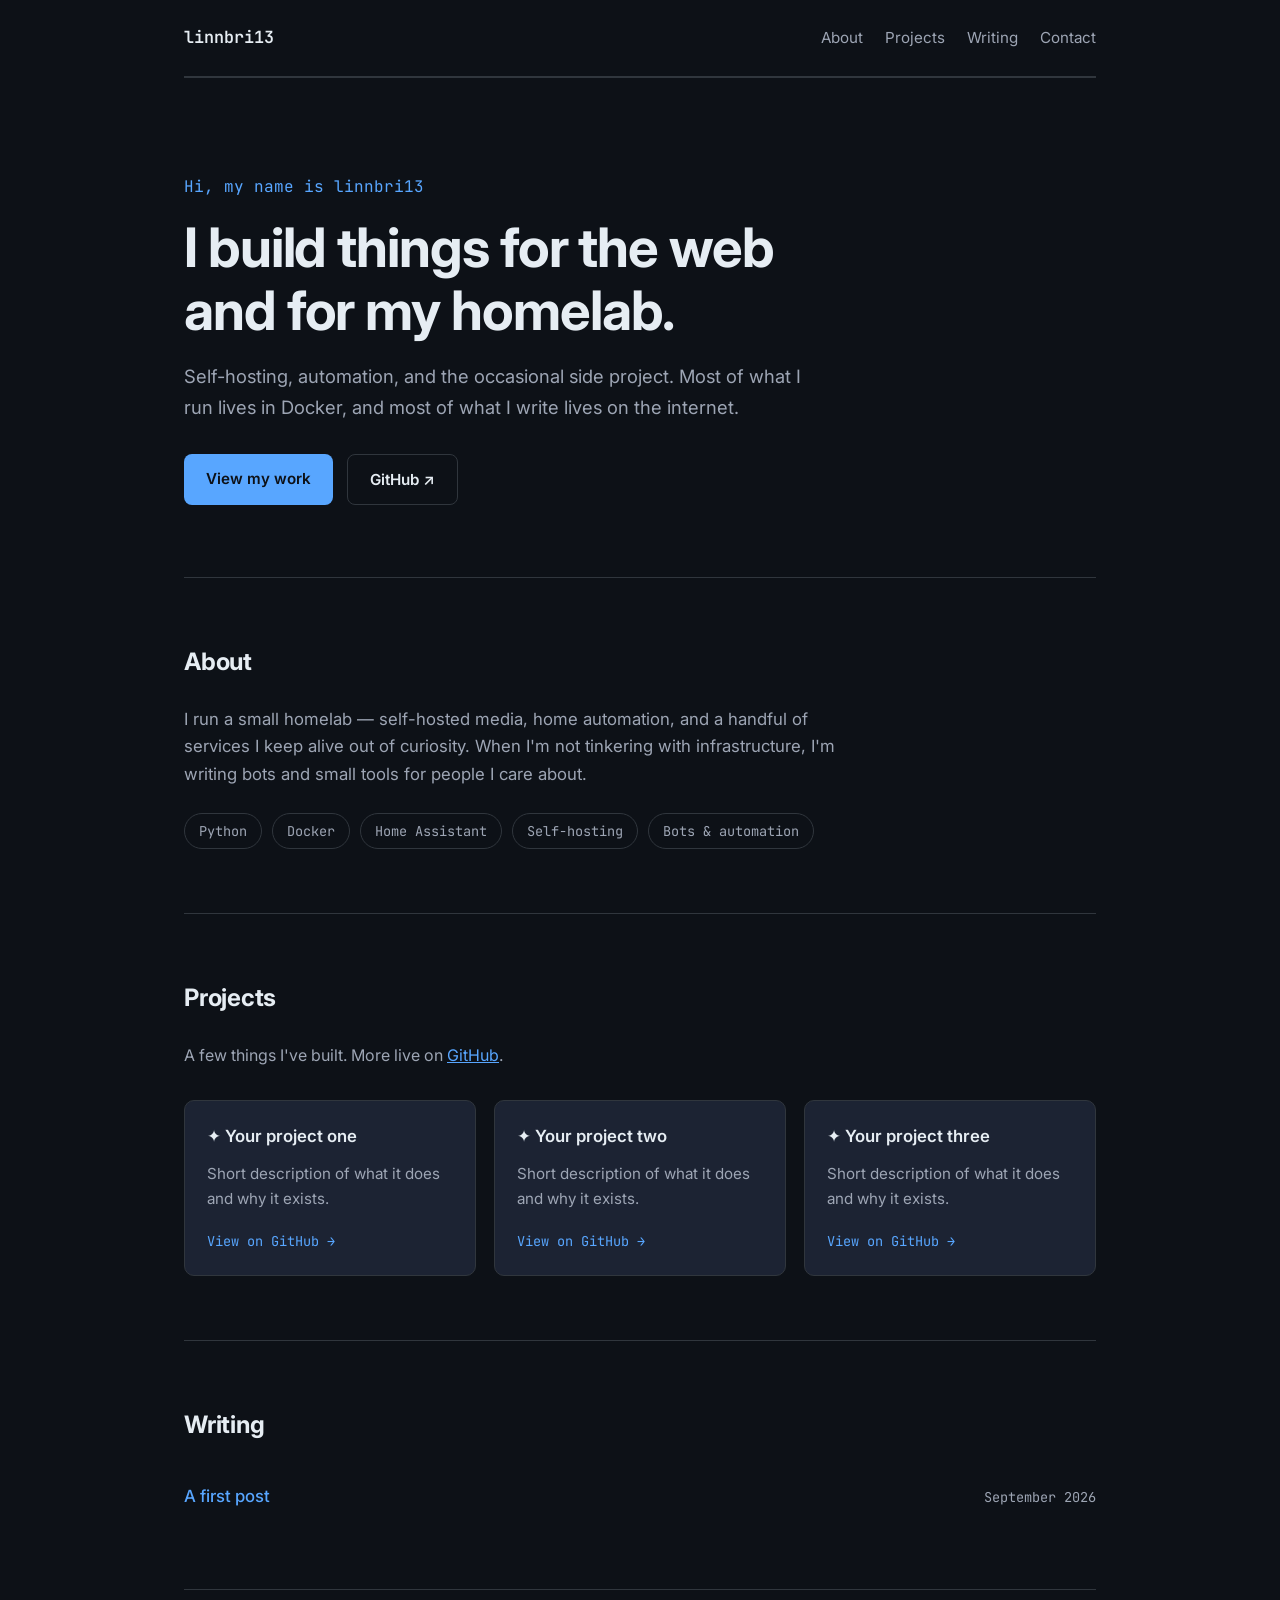
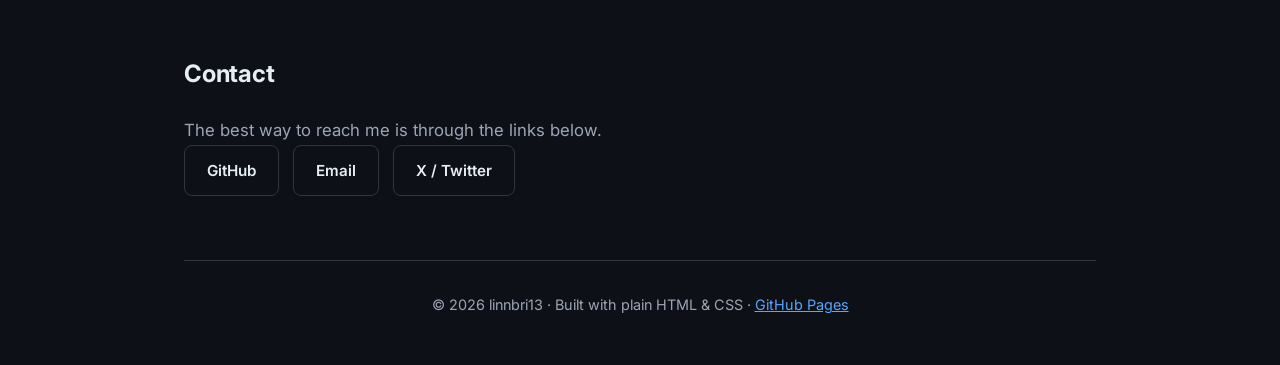
==== index.html @ ff2be287 "Initial commit: personal site" ====
<!DOCTYPE html>
<html lang="en">
<head>
  <meta charset="UTF-8">
  <meta name="viewport" content="width=device-width, initial-scale=1.0">
  <meta name="description" content="Personal site of linnbri13 — projects, writing, and about.">
  <title>linnbri13</title>
  <link rel="preconnect" href="https://fonts.googleapis.com">
  <link rel="preconnect" href="https://fonts.gstatic.com" crossorigin>
  <link href="https://fonts.googleapis.com/css2?family=Inter:wght@400;500;600;700&family=JetBrains+Mono:wght@400;500&display=swap" rel="stylesheet">
  <link rel="stylesheet" href="/style.css">
  <link rel="icon" href="data:image/svg+xml,<svg xmlns='http://www.w3.org/2000/svg' viewBox='0 0 100 100'><text y='.9em' font-size='90'>⚡</text></svg>">
</head>
<body>
  <div class="container">
    <header class="site-header">
      <a class="logo" href="/">linnbri13</a>
      <nav>
        <a href="#about">About</a>
        <a href="#projects">Projects</a>
        <a href="#writing">Writing</a>
        <a href="#contact">Contact</a>
      </nav>
    </header>

    <main>
      <section class="hero" id="top">
        <p class="hero-kicker">Hi, my name is linnbri13</p>
        <h1>I build things for the web and for my homelab.</h1>
        <p class="hero-sub">Self-hosting, automation, and the occasional side project. Most of what I run lives in Docker, and most of what I write lives on the internet.</p>
        <div class="hero-actions">
          <a class="btn btn-primary" href="#projects">View my work</a>
          <a class="btn btn-ghost" href="https://github.com/linnbri13" target="_blank" rel="noopener">GitHub ↗</a>
        </div>
      </section>

      <section id="about">
        <h2>About</h2>
        <p class="about-text">
          I run a small homelab — self-hosted media, home automation, and a handful of
          services I keep alive out of curiosity. When I'm not tinkering with infrastructure,
          I'm writing bots and small tools for people I care about.
        </p>
        <ul class="tag-list">
          <li>Python</li>
          <li>Docker</li>
          <li>Home Assistant</li>
          <li>Self-hosting</li>
          <li>Bots &amp; automation</li>
        </ul>
      </section>

      <section id="projects">
        <h2>Projects</h2>
        <p class="section-lead">A few things I've built. More live on <a href="https://github.com/linnbri13" target="_blank" rel="noopener">GitHub</a>.</p>
        <div class="card-grid">
          <a class="card" href="https://github.com/linnbri13" target="_blank" rel="noopener">
            <div class="card-title">✦ Your project one</div>
            <p class="card-body">Short description of what it does and why it exists.</p>
            <span class="card-link">View on GitHub →</span>
          </a>
          <a class="card" href="https://github.com/linnbri13" target="_blank" rel="noopener">
            <div class="card-title">✦ Your project two</div>
            <p class="card-body">Short description of what it does and why it exists.</p>
            <span class="card-link">View on GitHub →</span>
          </a>
          <a class="card" href="https://github.com/linnbri13" target="_blank" rel="noopener">
            <div class="card-title">✦ Your project three</div>
            <p class="card-body">Short description of what it does and why it exists.</p>
            <span class="card-link">View on GitHub →</span>
          </a>
        </div>
      </section>

      <section id="writing">
        <h2>Writing</h2>
        <ul class="post-list">
          <li>
            <a href="/blog/first-post.html">A first post</a>
            <time datetime="2026-09-21">September 2026</time>
          </li>
        </ul>
      </section>

      <section id="contact">
        <h2>Contact</h2>
        <p class="about-text">The best way to reach me is through the links below.</p>
        <div class="hero-actions">
          <a class="btn btn-ghost" href="https://github.com/linnbri13" target="_blank" rel="noopener">GitHub</a>
          <a class="btn btn-ghost" href="mailto:you@example.com">Email</a>
          <a class="btn btn-ghost" href="https://x.com/linnbri13" target="_blank" rel="noopener">X / Twitter</a>
        </div>
      </section>
    </main>

    <footer>
      <p>© 2026 linnbri13 · Built with plain HTML &amp; CSS · <a href="https://pages.github.com" target="_blank" rel="noopener">GitHub Pages</a></p>
    </footer>
  </div>

  <script>
    // Smooth scrolling for anchor links
    document.querySelectorAll('a[href^="#"]').forEach(a => {
      a.addEventListener('click', e => {
        const target = document.querySelector(a.getAttribute('href'));
        if (target) { e.preventDefault(); target.scrollIntoView({ behavior: 'smooth' }); }
      });
    });
  </script>
</body>
</html>
---- style.css ----
:root {
  --bg: #0d1117;
  --bg-soft: #161b22;
  --bg-card: #1c2333;
  --text: #e6edf3;
  --text-soft: #9da5b4;
  --accent: #58a6ff;
  --accent-hover: #79b8ff;
  --border: #30363d;
  --mono: 'JetBrains Mono', ui-monospace, monospace;
}

* { margin: 0; padding: 0; box-sizing: border-box; }

html { scroll-behavior: smooth; }

body {
  background: var(--bg);
  color: var(--text);
  font-family: 'Inter', system-ui, sans-serif;
  line-height: 1.65;
  -webkit-font-smoothing: antialiased;
}

.container {
  max-width: 960px;
  margin: 0 auto;
  padding: 0 24px;
}

/* Header */
.site-header {
  display: flex;
  align-items: center;
  justify-content: space-between;
  padding: 24px 0;
  border-bottom: 1px solid var(--border);
}
.logo {
  font-family: var(--mono);
  font-weight: 600;
  font-size: 1.05rem;
  color: var(--text);
  text-decoration: none;
}
.logo:hover { color: var(--accent); }
.site-header nav { display: flex; gap: 22px; }
.site-header nav a {
  color: var(--text-soft);
  text-decoration: none;
  font-size: 0.95rem;
  transition: color 0.15s;
}
.site-header nav a:hover { color: var(--accent); }

/* Hero */
.hero { padding: 96px 0 72px; }
.hero-kicker {
  font-family: var(--mono);
  color: var(--accent);
  font-size: 1rem;
  margin-bottom: 16px;
}
.hero h1 {
  font-size: clamp(2.2rem, 5vw, 3.4rem);
  line-height: 1.15;
  font-weight: 700;
  letter-spacing: -0.02em;
  max-width: 18ch;
  margin-bottom: 20px;
}
.hero-sub {
  color: var(--text-soft);
  font-size: 1.15rem;
  max-width: 52ch;
  margin-bottom: 32px;
}
.hero-actions { display: flex; gap: 14px; flex-wrap: wrap; }

.btn {
  display: inline-block;
  padding: 12px 22px;
  border-radius: 8px;
  text-decoration: none;
  font-weight: 600;
  font-size: 0.95rem;
  transition: all 0.15s;
}
.btn-primary {
  background: var(--accent);
  color: #0d1117;
}
.btn-primary:hover { background: var(--accent-hover); transform: translateY(-1px); }
.btn-ghost {
  border: 1px solid var(--border);
  color: var(--text);
  background: transparent;
}
.btn-ghost:hover { border-color: var(--accent); color: var(--accent); transform: translateY(-1px); }

/* Sections */
section { padding: 64px 0; border-top: 1px solid var(--border); }
section h2 {
  font-size: 1.5rem;
  font-weight: 700;
  margin-bottom: 24px;
  letter-spacing: -0.01em;
}
.section-lead { color: var(--text-soft); margin-bottom: 32px; }
.about-text { color: var(--text-soft); max-width: 60ch; font-size: 1.05rem; }

a { color: var(--accent); }

/* About tags */
.tag-list {
  list-style: none;
  display: flex;
  flex-wrap: wrap;
  gap: 10px;
  margin-top: 24px;
}
.tag-list li {
  font-family: var(--mono);
  font-size: 0.85rem;
  color: var(--text-soft);
  border: 1px solid var(--border);
  border-radius: 999px;
  padding: 6px 14px;
}

/* Project cards */
.card-grid {
  display: grid;
  grid-template-columns: repeat(auto-fill, minmax(260px, 1fr));
  gap: 18px;
}
.card {
  display: block;
  background: var(--bg-card);
  border: 1px solid var(--border);
  border-radius: 10px;
  padding: 22px;
  text-decoration: none;
  color: var(--text);
  transition: all 0.15s;
}
.card:hover {
  border-color: var(--accent);
  transform: translateY(-3px);
}
.card-title {
  font-weight: 600;
  font-size: 1.05rem;
  margin-bottom: 10px;
}
.card-body {
  color: var(--text-soft);
  font-size: 0.95rem;
  margin-bottom: 16px;
}
.card-link {
  font-family: var(--mono);
  font-size: 0.85rem;
  color: var(--accent);
}

/* Posts */
.post-list { list-style: none; }
.post-list li {
  display: flex;
  justify-content: space-between;
  align-items: baseline;
  gap: 16px;
  padding: 14px 0;
  border-bottom: 1px solid var(--border);
}
.post-list li:last-child { border-bottom: none; }
.post-list a {
  font-weight: 500;
  font-size: 1.05rem;
  text-decoration: none;
}
.post-list a:hover { color: var(--accent); text-decoration: underline; }
.post-list time {
  font-family: var(--mono);
  font-size: 0.85rem;
  color: var(--text-soft);
  white-space: nowrap;
}

/* Blog post page */
.post { padding: 64px 0; border-top: 1px solid var(--border); }
.post h1 { font-size: 2.2rem; margin-bottom: 8px; letter-spacing: -0.02em; }
.post .post-meta {
  font-family: var(--mono);
  color: var(--text-soft);
  font-size: 0.9rem;
  margin-bottom: 40px;
}
.post .prose { max-width: 68ch; }
.post .prose p { margin-bottom: 20px; color: #c9d1d9; }
.post .prose h2 { font-size: 1.4rem; margin: 36px 0 16px; }
.post .prose pre {
  background: var(--bg-soft);
  border: 1px solid var(--border);
  border-radius: 8px;
  padding: 16px;
  overflow-x: auto;
  font-family: var(--mono);
  font-size: 0.85rem;
  margin-bottom: 20px;
}
.post .prose code {
  font-family: var(--mono);
  font-size: 0.85em;
  background: var(--bg-soft);
  padding: 2px 6px;
  border-radius: 4px;
}
.post .prose pre code { background: none; padding: 0; }
.back-link {
  display: inline-block;
  margin-bottom: 32px;
  font-family: var(--mono);
  font-size: 0.9rem;
  text-decoration: none;
}

/* Footer */
footer {
  border-top: 1px solid var(--border);
  padding: 32px 0 48px;
  text-align: center;
  color: var(--text-soft);
  font-size: 0.9rem;
}

@media (max-width: 640px) {
  .site-header nav { gap: 14px; }
  .hero { padding: 64px 0 48px; }
  .post-list { flex-direction: column; gap: 4px; }
}
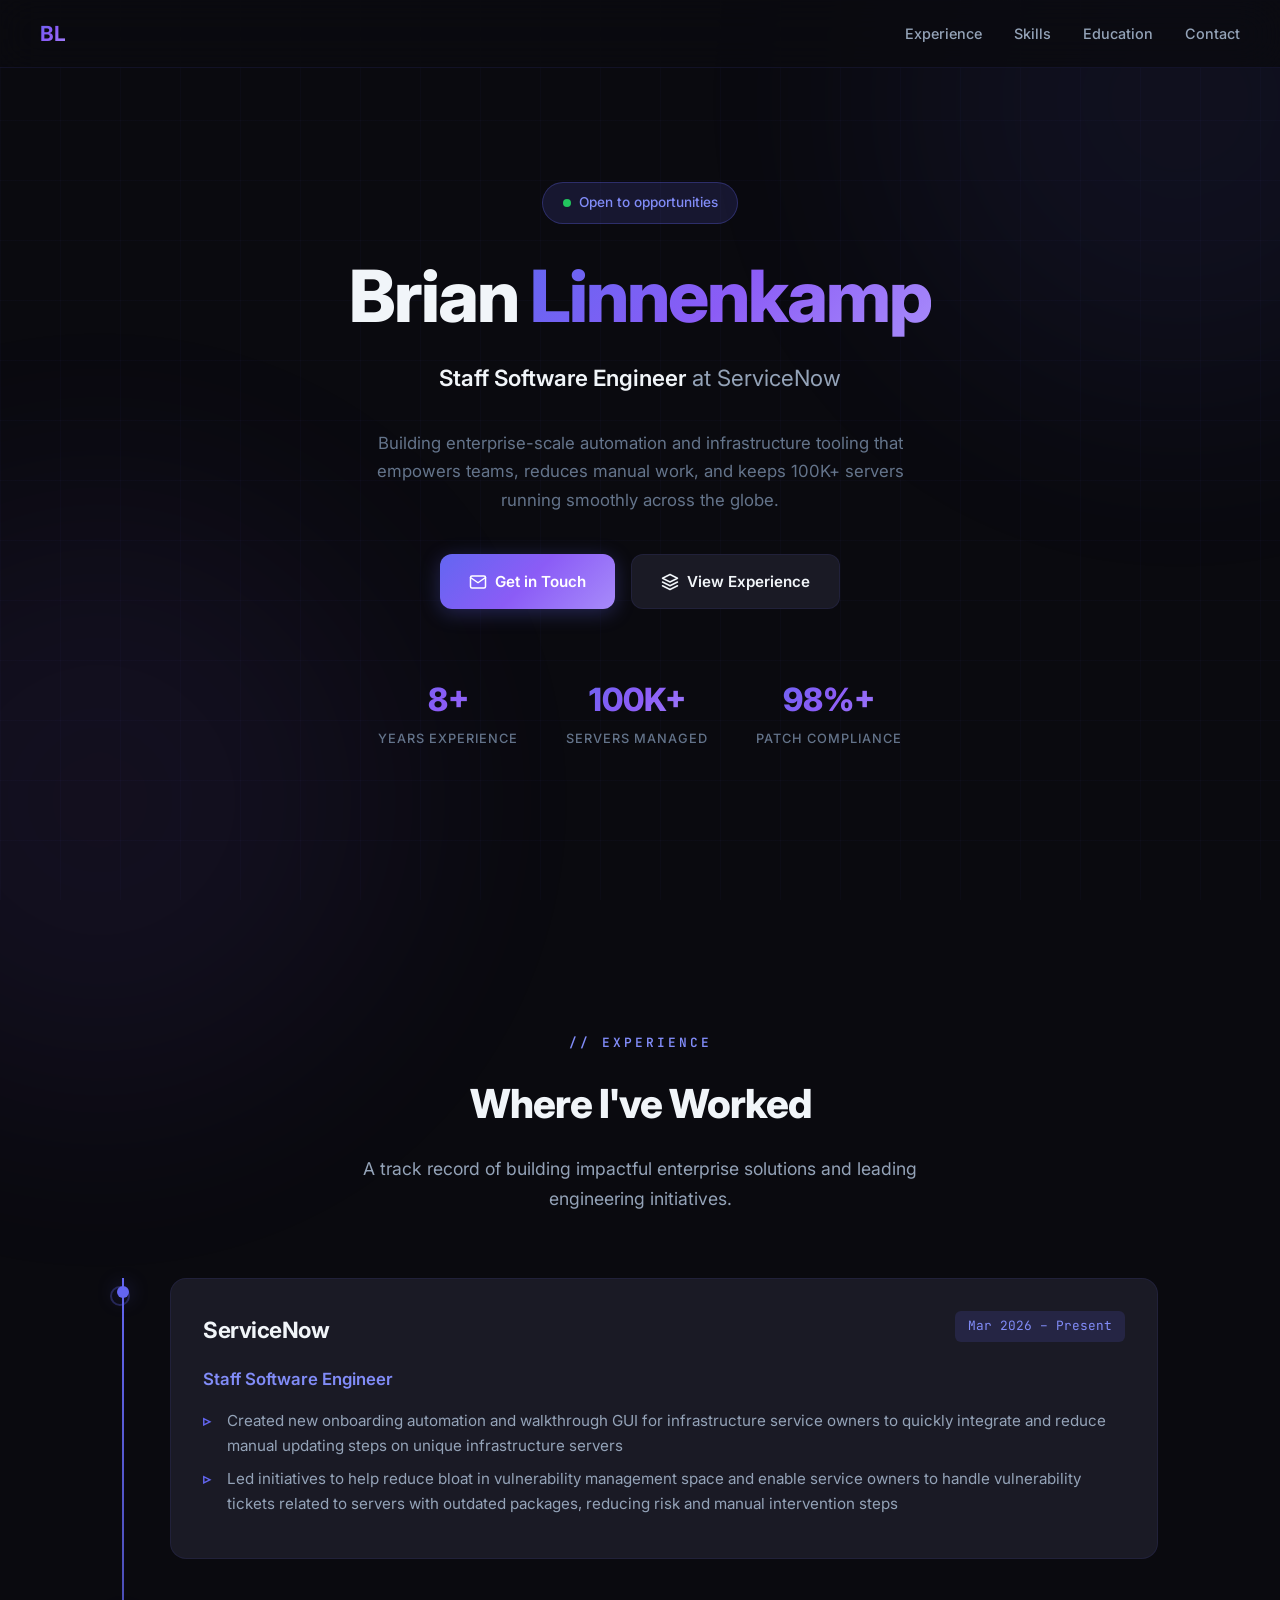
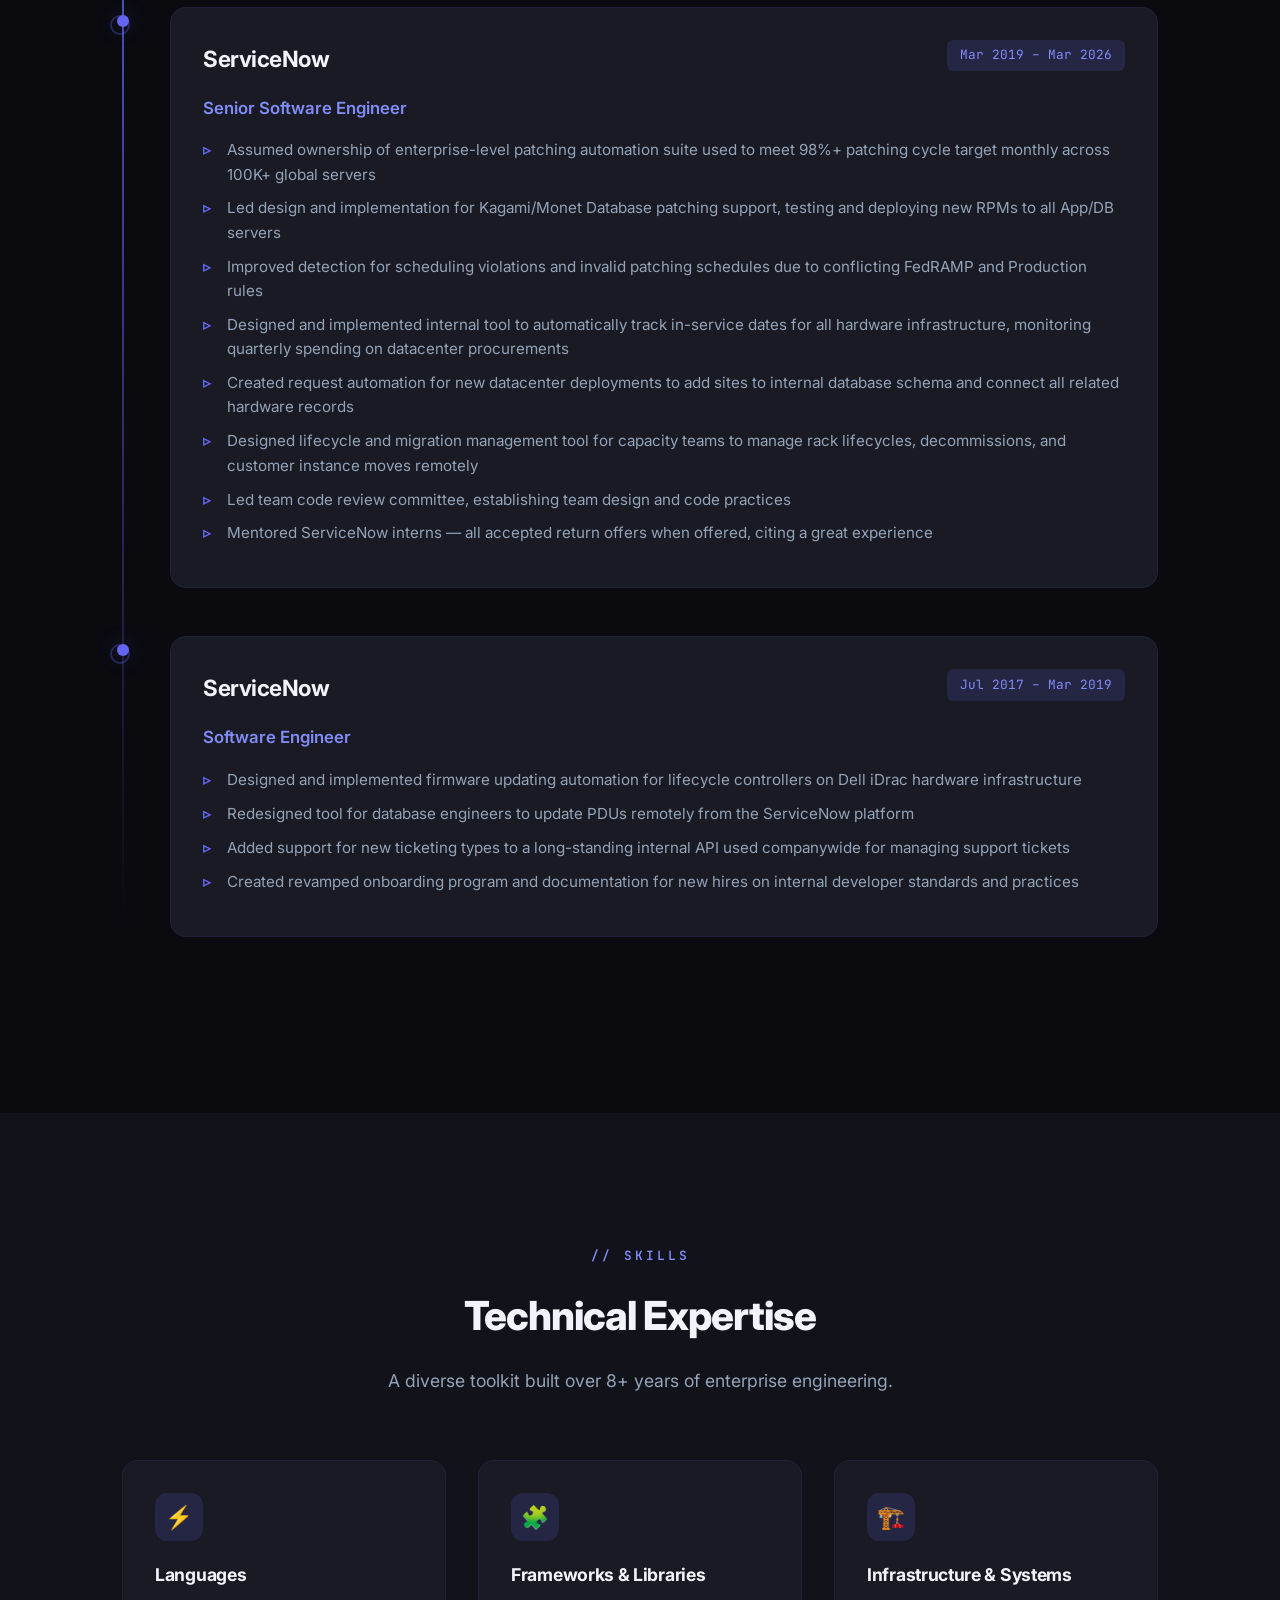
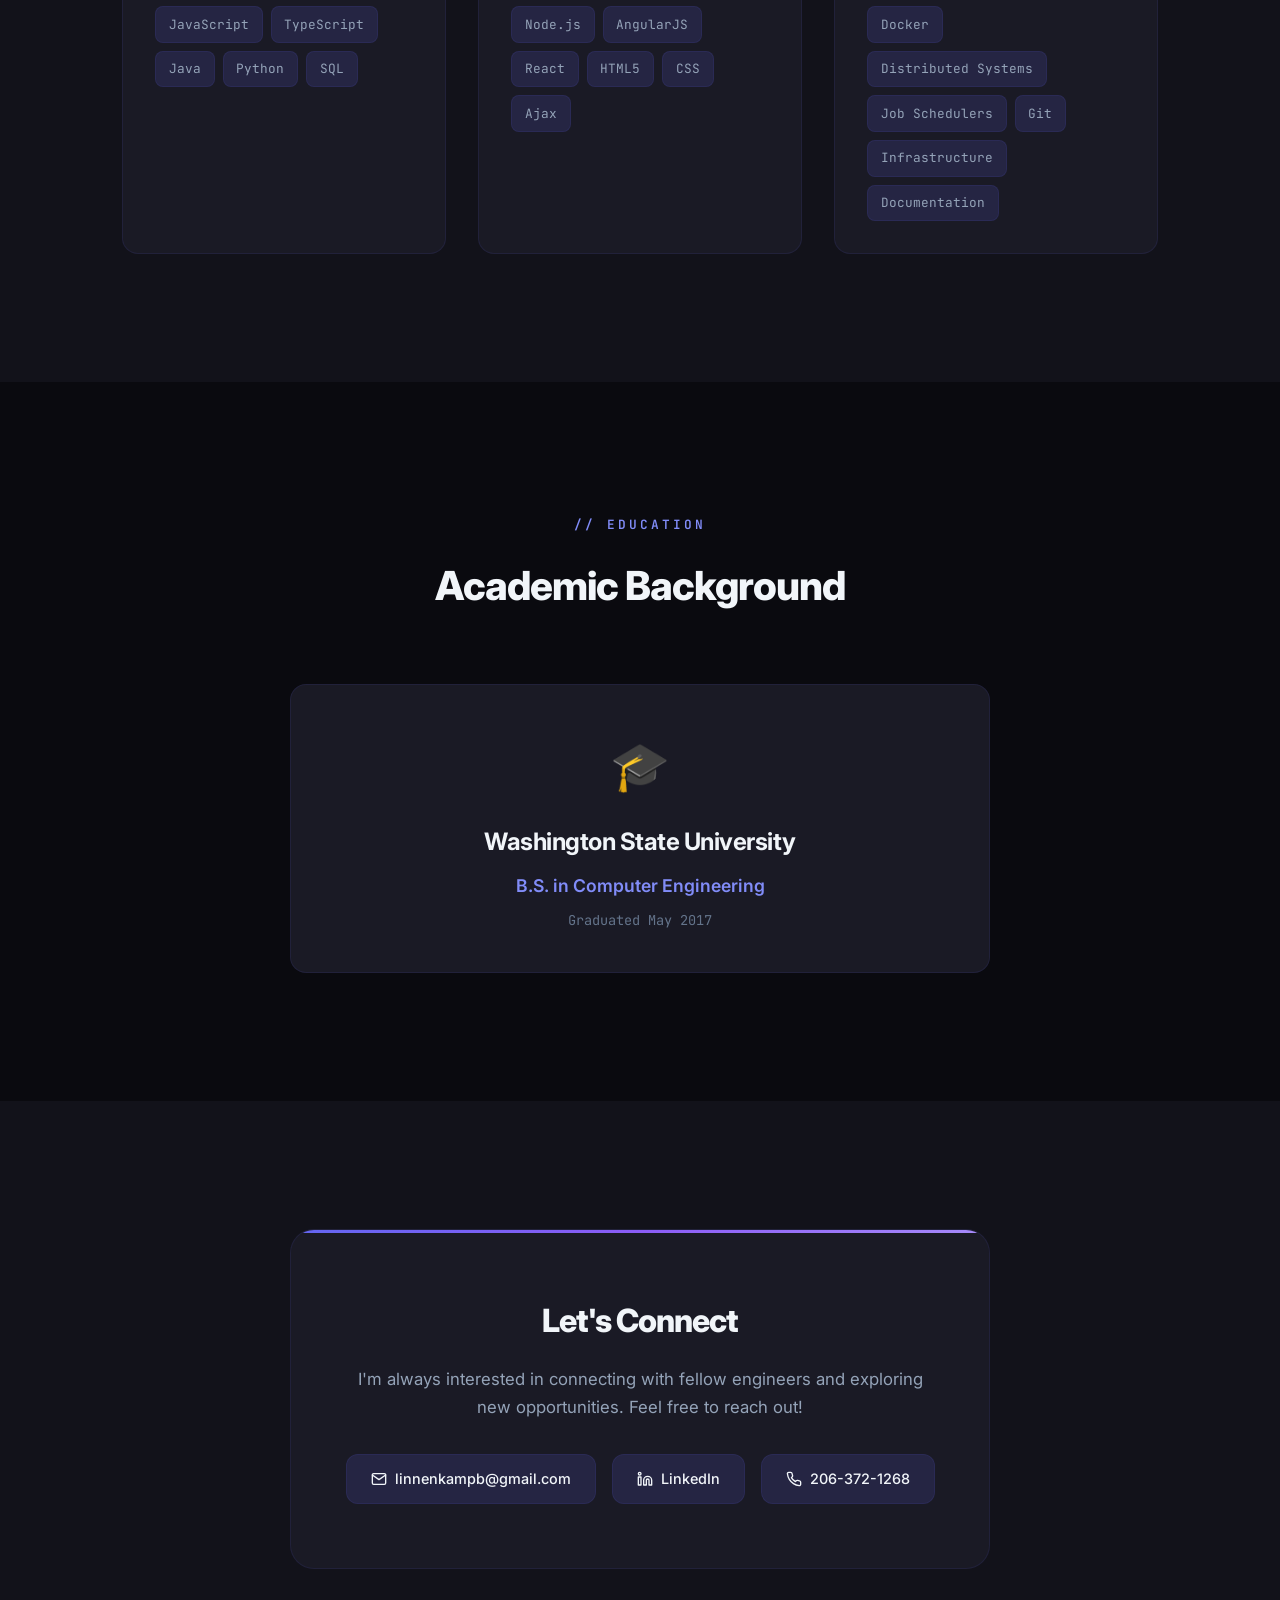
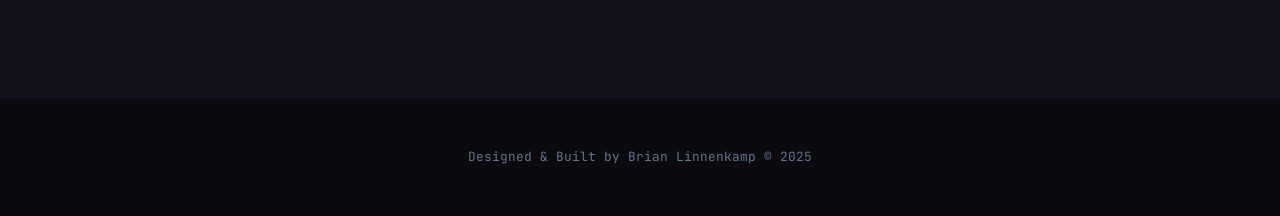
==== commit 001d9543: "Replace placeholder with resume portfolio; add CNAME for linnenkamp.com" ====
--- a/index.html
+++ b/index.html
@@ -1,111 +1,1074 @@
 <!DOCTYPE html>
 <html lang="en">
 <head>
-  <meta charset="UTF-8">
-  <meta name="viewport" content="width=device-width, initial-scale=1.0">
-  <meta name="description" content="Personal site of linnbri13 — projects, writing, and about.">
-  <title>linnbri13</title>
-  <link rel="preconnect" href="https://fonts.googleapis.com">
-  <link rel="preconnect" href="https://fonts.gstatic.com" crossorigin>
-  <link href="https://fonts.googleapis.com/css2?family=Inter:wght@400;500;600;700&family=JetBrains+Mono:wght@400;500&display=swap" rel="stylesheet">
-  <link rel="stylesheet" href="/style.css">
-  <link rel="icon" href="data:image/svg+xml,<svg xmlns='http://www.w3.org/2000/svg' viewBox='0 0 100 100'><text y='.9em' font-size='90'>⚡</text></svg>">
+    <meta charset="UTF-8">
+    <meta name="viewport" content="width=device-width, initial-scale=1.0">
+    <title>Brian Linnenkamp | Staff Software Engineer</title>
+    <link rel="preconnect" href="https://fonts.googleapis.com">
+    <link rel="preconnect" href="https://fonts.gstatic.com" crossorigin>
+    <link href="https://fonts.googleapis.com/css2?family=Inter:wght@300;400;500;600;700;800&family=JetBrains+Mono:wght@400;500&display=swap" rel="stylesheet">
+    <style>
+        /* ===== CSS RESET & BASE ===== */
+        *, *::before, *::after {
+            margin: 0;
+            padding: 0;
+            box-sizing: border-box;
+        }
+
+        :root {
+            --bg-primary: #0a0a0f;
+            --bg-secondary: #12121a;
+            --bg-card: #1a1a25;
+            --bg-card-hover: #22222f;
+            --accent-primary: #6366f1;
+            --accent-secondary: #818cf8;
+            --accent-glow: rgba(99, 102, 241, 0.15);
+            --accent-glow-strong: rgba(99, 102, 241, 0.3);
+            --text-primary: #f1f5f9;
+            --text-secondary: #94a3b8;
+            --text-muted: #64748b;
+            --border-color: rgba(99, 102, 241, 0.1);
+            --border-hover: rgba(99, 102, 241, 0.3);
+            --gradient-1: linear-gradient(135deg, #6366f1, #8b5cf6, #a78bfa);
+            --gradient-2: linear-gradient(135deg, #6366f1 0%, #818cf8 50%, #a5b4fc 100%);
+            --shadow-card: 0 4px 24px rgba(0, 0, 0, 0.3);
+            --shadow-glow: 0 0 40px rgba(99, 102, 241, 0.15);
+        }
+
+        html {
+            scroll-behavior: smooth;
+            font-size: 16px;
+        }
+
+        body {
+            font-family: 'Inter', -apple-system, BlinkMacSystemFont, sans-serif;
+            background-color: var(--bg-primary);
+            color: var(--text-primary);
+            line-height: 1.7;
+            overflow-x: hidden;
+        }
+
+        /* ===== BACKGROUND EFFECTS ===== */
+        .bg-grid {
+            position: fixed;
+            top: 0;
+            left: 0;
+            width: 100%;
+            height: 100%;
+            background-image:
+                linear-gradient(rgba(99, 102, 241, 0.03) 1px, transparent 1px),
+                linear-gradient(90deg, rgba(99, 102, 241, 0.03) 1px, transparent 1px);
+            background-size: 60px 60px;
+            pointer-events: none;
+            z-index: 0;
+        }
+
+        .bg-glow {
+            position: fixed;
+            width: 600px;
+            height: 600px;
+            border-radius: 50%;
+            filter: blur(120px);
+            opacity: 0.07;
+            pointer-events: none;
+            z-index: 0;
+        }
+
+        .bg-glow-1 {
+            top: -200px;
+            right: -200px;
+            background: #6366f1;
+        }
+
+        .bg-glow-2 {
+            bottom: -200px;
+            left: -200px;
+            background: #8b5cf6;
+        }
+
+        /* ===== NAVIGATION ===== */
+        nav {
+            position: fixed;
+            top: 0;
+            width: 100%;
+            z-index: 1000;
+            padding: 1rem 2rem;
+            transition: all 0.3s ease;
+            backdrop-filter: blur(20px);
+            background: rgba(10, 10, 15, 0.8);
+            border-bottom: 1px solid var(--border-color);
+        }
+
+        nav.scrolled {
+            padding: 0.7rem 2rem;
+            background: rgba(10, 10, 15, 0.95);
+        }
+
+        .nav-container {
+            max-width: 1200px;
+            margin: 0 auto;
+            display: flex;
+            justify-content: space-between;
+            align-items: center;
+        }
+
+        .nav-logo {
+            font-size: 1.3rem;
+            font-weight: 700;
+            background: var(--gradient-1);
+            -webkit-background-clip: text;
+            -webkit-text-fill-color: transparent;
+            background-clip: text;
+            letter-spacing: -0.5px;
+        }
+
+        .nav-links {
+            display: flex;
+            gap: 2rem;
+            list-style: none;
+        }
+
+        .nav-links a {
+            color: var(--text-secondary);
+            text-decoration: none;
+            font-size: 0.9rem;
+            font-weight: 500;
+            transition: color 0.3s ease;
+            position: relative;
+        }
+
+        .nav-links a::after {
+            content: '';
+            position: absolute;
+            bottom: -4px;
+            left: 0;
+            width: 0;
+            height: 2px;
+            background: var(--gradient-1);
+            transition: width 0.3s ease;
+            border-radius: 1px;
+        }
+
+        .nav-links a:hover {
+            color: var(--text-primary);
+        }
+
+        .nav-links a:hover::after {
+            width: 100%;
+        }
+
+        .mobile-toggle {
+            display: none;
+            flex-direction: column;
+            gap: 5px;
+            cursor: pointer;
+            background: none;
+            border: none;
+            padding: 5px;
+        }
+
+        .mobile-toggle span {
+            width: 25px;
+            height: 2px;
+            background: var(--text-primary);
+            transition: all 0.3s ease;
+            border-radius: 2px;
+        }
+
+        /* ===== SECTIONS ===== */
+        section {
+            position: relative;
+            z-index: 1;
+        }
+
+        .container {
+            max-width: 1100px;
+            margin: 0 auto;
+            padding: 0 2rem;
+        }
+
+        .section-header {
+            text-align: center;
+            margin-bottom: 4rem;
+        }
+
+        .section-label {
+            display: inline-block;
+            font-size: 0.8rem;
+            font-weight: 600;
+            text-transform: uppercase;
+            letter-spacing: 3px;
+            color: var(--accent-secondary);
+            margin-bottom: 1rem;
+            font-family: 'JetBrains Mono', monospace;
+        }
+
+        .section-title {
+            font-size: 2.5rem;
+            font-weight: 800;
+            letter-spacing: -1px;
+            margin-bottom: 1rem;
+        }
+
+        .section-subtitle {
+            color: var(--text-secondary);
+            font-size: 1.1rem;
+            max-width: 600px;
+            margin: 0 auto;
+        }
+
+        /* ===== HERO SECTION ===== */
+        .hero {
+            min-height: 100vh;
+            display: flex;
+            align-items: center;
+            justify-content: center;
+            text-align: center;
+            padding: 6rem 2rem 4rem;
+            position: relative;
+        }
+
+        .hero-content {
+            max-width: 800px;
+        }
+
+        .hero-badge {
+            display: inline-flex;
+            align-items: center;
+            gap: 0.5rem;
+            padding: 0.5rem 1.2rem;
+            background: var(--accent-glow);
+            border: 1px solid var(--border-hover);
+            border-radius: 50px;
+            font-size: 0.85rem;
+            font-weight: 500;
+            color: var(--accent-secondary);
+            margin-bottom: 2rem;
+            animation: fadeInUp 0.6s ease;
+        }
+
+        .hero-badge .dot {
+            width: 8px;
+            height: 8px;
+            background: #22c55e;
+            border-radius: 50%;
+            animation: pulse 2s infinite;
+        }
+
+        @keyframes pulse {
+            0%, 100% { opacity: 1; transform: scale(1); }
+            50% { opacity: 0.5; transform: scale(1.2); }
+        }
+
+        .hero-name {
+            font-size: clamp(2.5rem, 6vw, 4.5rem);
+            font-weight: 800;
+            letter-spacing: -2px;
+            line-height: 1.1;
+            margin-bottom: 1.5rem;
+            animation: fadeInUp 0.6s ease 0.1s both;
+        }
+
+        .hero-name .gradient-text {
+            background: var(--gradient-1);
+            -webkit-background-clip: text;
+            -webkit-text-fill-color: transparent;
+            background-clip: text;
+        }
+
+        .hero-title {
+            font-size: clamp(1.1rem, 2.5vw, 1.4rem);
+            color: var(--text-secondary);
+            font-weight: 400;
+            margin-bottom: 2rem;
+            animation: fadeInUp 0.6s ease 0.2s both;
+        }
+
+        .hero-title strong {
+            color: var(--text-primary);
+            font-weight: 600;
+        }
+
+        .hero-description {
+            font-size: 1.05rem;
+            color: var(--text-muted);
+            max-width: 580px;
+            margin: 0 auto 2.5rem;
+            animation: fadeInUp 0.6s ease 0.3s both;
+        }
+
+        .hero-buttons {
+            display: flex;
+            gap: 1rem;
+            justify-content: center;
+            flex-wrap: wrap;
+            animation: fadeInUp 0.6s ease 0.4s both;
+        }
+
+        .btn {
+            display: inline-flex;
+            align-items: center;
+            gap: 0.5rem;
+            padding: 0.85rem 1.8rem;
+            border-radius: 12px;
+            font-size: 0.95rem;
+            font-weight: 600;
+            text-decoration: none;
+            transition: all 0.3s ease;
+            cursor: pointer;
+            border: none;
+        }
+
+        .btn-primary {
+            background: var(--gradient-1);
+            color: white;
+            box-shadow: 0 4px 20px rgba(99, 102, 241, 0.3);
+        }
+
+        .btn-primary:hover {
+            transform: translateY(-2px);
+            box-shadow: 0 8px 30px rgba(99, 102, 241, 0.4);
+        }
+
+        .btn-secondary {
+            background: var(--bg-card);
+            color: var(--text-primary);
+            border: 1px solid var(--border-color);
+        }
+
+        .btn-secondary:hover {
+            background: var(--bg-card-hover);
+            border-color: var(--border-hover);
+            transform: translateY(-2px);
+        }
+
+        .hero-stats {
+            display: flex;
+            justify-content: center;
+            gap: 3rem;
+            margin-top: 4rem;
+            animation: fadeInUp 0.6s ease 0.5s both;
+        }
+
+        .stat {
+            text-align: center;
+        }
+
+        .stat-number {
+            font-size: 2rem;
+            font-weight: 800;
+            background: var(--gradient-1);
+            -webkit-background-clip: text;
+            -webkit-text-fill-color: transparent;
+            background-clip: text;
+        }
+
+        .stat-label {
+            font-size: 0.8rem;
+            color: var(--text-muted);
+            text-transform: uppercase;
+            letter-spacing: 1px;
+            font-weight: 500;
+        }
+
+        @keyframes fadeInUp {
+            from {
+                opacity: 0;
+                transform: translateY(30px);
+            }
+            to {
+                opacity: 1;
+                transform: translateY(0);
+            }
+        }
+
+        /* ===== EXPERIENCE SECTION ===== */
+        .experience {
+            padding: 8rem 0;
+        }
+
+        .timeline {
+            position: relative;
+            padding-left: 3rem;
+        }
+
+        .timeline::before {
+            content: '';
+            position: absolute;
+            left: 0;
+            top: 0;
+            bottom: 0;
+            width: 2px;
+            background: linear-gradient(to bottom, var(--accent-primary), transparent);
+        }
+
+        .timeline-item {
+            position: relative;
+            margin-bottom: 3rem;
+            opacity: 0;
+            transform: translateX(-20px);
+            transition: all 0.6s ease;
+        }
+
+        .timeline-item.visible {
+            opacity: 1;
+            transform: translateX(0);
+        }
+
+        .timeline-item::before {
+            content: '';
+            position: absolute;
+            left: -3rem;
+            top: 0.5rem;
+            width: 12px;
+            height: 12px;
+            border-radius: 50%;
+            background: var(--accent-primary);
+            transform: translateX(-5px);
+            box-shadow: 0 0 20px rgba(99, 102, 241, 0.4);
+        }
+
+        .timeline-item::after {
+            content: '';
+            position: absolute;
+            left: -3.45rem;
+            top: 0.5rem;
+            width: 20px;
+            height: 20px;
+            border-radius: 50%;
+            border: 2px solid var(--border-hover);
+            transform: translateX(-5px);
+        }
+
+        .timeline-card {
+            background: var(--bg-card);
+            border: 1px solid var(--border-color);
+            border-radius: 16px;
+            padding: 2rem;
+            transition: all 0.3s ease;
+        }
+
+        .timeline-card:hover {
+            background: var(--bg-card-hover);
+            border-color: var(--border-hover);
+            box-shadow: var(--shadow-glow);
+            transform: translateY(-2px);
+        }
+
+        .timeline-header {
+            display: flex;
+            justify-content: space-between;
+            align-items: flex-start;
+            margin-bottom: 1rem;
+            flex-wrap: wrap;
+            gap: 0.5rem;
+        }
+
+        .timeline-company {
+            font-size: 1.4rem;
+            font-weight: 700;
+            letter-spacing: -0.5px;
+        }
+
+        .timeline-period {
+            font-family: 'JetBrains Mono', monospace;
+            font-size: 0.8rem;
+            color: var(--accent-secondary);
+            background: var(--accent-glow);
+            padding: 0.3rem 0.8rem;
+            border-radius: 6px;
+            white-space: nowrap;
+        }
+
+        .timeline-role {
+            font-size: 1.05rem;
+            font-weight: 600;
+            color: var(--accent-secondary);
+            margin-bottom: 1rem;
+        }
+
+        .timeline-highlights {
+            list-style: none;
+        }
+
+        .timeline-highlights li {
+            position: relative;
+            padding-left: 1.5rem;
+            margin-bottom: 0.6rem;
+            color: var(--text-secondary);
+            font-size: 0.95rem;
+            line-height: 1.6;
+        }
+
+        .timeline-highlights li::before {
+            content: '▹';
+            position: absolute;
+            left: 0;
+            color: var(--accent-primary);
+            font-weight: bold;
+        }
+
+        /* ===== SKILLS SECTION ===== */
+        .skills {
+            padding: 8rem 0;
+            background: var(--bg-secondary);
+        }
+
+        .skills-grid {
+            display: grid;
+            grid-template-columns: repeat(auto-fit, minmax(300px, 1fr));
+            gap: 2rem;
+        }
+
+        .skill-category {
+            background: var(--bg-card);
+            border: 1px solid var(--border-color);
+            border-radius: 16px;
+            padding: 2rem;
+            transition: all 0.3s ease;
+            opacity: 0;
+            transform: translateY(20px);
+        }
+
+        .skill-category.visible {
+            opacity: 1;
+            transform: translateY(0);
+        }
+
+        .skill-category:hover {
+            border-color: var(--border-hover);
+            box-shadow: var(--shadow-glow);
+            transform: translateY(-4px);
+        }
+
+        .skill-category-icon {
+            width: 48px;
+            height: 48px;
+            border-radius: 12px;
+            background: var(--accent-glow);
+            display: flex;
+            align-items: center;
+            justify-content: center;
+            font-size: 1.4rem;
+            margin-bottom: 1.2rem;
+        }
+
+        .skill-category-title {
+            font-size: 1.1rem;
+            font-weight: 700;
+            margin-bottom: 1rem;
+            letter-spacing: -0.3px;
+        }
+
+        .skill-tags {
+            display: flex;
+            flex-wrap: wrap;
+            gap: 0.5rem;
+        }
+
+        .skill-tag {
+            font-family: 'JetBrains Mono', monospace;
+            font-size: 0.8rem;
+            padding: 0.4rem 0.8rem;
+            background: var(--accent-glow);
+            border: 1px solid var(--border-color);
+            border-radius: 8px;
+            color: var(--text-secondary);
+            transition: all 0.3s ease;
+        }
+
+        .skill-tag:hover {
+            background: var(--accent-glow-strong);
+            border-color: var(--border-hover);
+            color: var(--text-primary);
+        }
+
+        /* ===== EDUCATION SECTION ===== */
+        .education {
+            padding: 8rem 0;
+        }
+
+        .education-card {
+            max-width: 700px;
+            margin: 0 auto;
+            background: var(--bg-card);
+            border: 1px solid var(--border-color);
+            border-radius: 16px;
+            padding: 2.5rem;
+            text-align: center;
+            transition: all 0.3s ease;
+        }
+
+        .education-card:hover {
+            border-color: var(--border-hover);
+            box-shadow: var(--shadow-glow);
+        }
+
+        .education-icon {
+            font-size: 3rem;
+            margin-bottom: 1rem;
+        }
+
+        .education-school {
+            font-size: 1.5rem;
+            font-weight: 700;
+            margin-bottom: 0.5rem;
+            letter-spacing: -0.5px;
+        }
+
+        .education-degree {
+            font-size: 1.1rem;
+            color: var(--accent-secondary);
+            font-weight: 600;
+            margin-bottom: 0.5rem;
+        }
+
+        .education-date {
+            font-family: 'JetBrains Mono', monospace;
+            font-size: 0.85rem;
+            color: var(--text-muted);
+        }
+
+        /* ===== CONTACT / CTA SECTION ===== */
+        .contact {
+            padding: 8rem 0;
+            background: var(--bg-secondary);
+        }
+
+        .contact-card {
+            max-width: 700px;
+            margin: 0 auto;
+            text-align: center;
+            background: var(--bg-card);
+            border: 1px solid var(--border-color);
+            border-radius: 24px;
+            padding: 4rem 3rem;
+            position: relative;
+            overflow: hidden;
+        }
+
+        .contact-card::before {
+            content: '';
+            position: absolute;
+            top: 0;
+            left: 0;
+            right: 0;
+            height: 3px;
+            background: var(--gradient-1);
+        }
+
+        .contact-title {
+            font-size: 2rem;
+            font-weight: 800;
+            margin-bottom: 1rem;
+            letter-spacing: -1px;
+        }
+
+        .contact-description {
+            color: var(--text-secondary);
+            margin-bottom: 2rem;
+            font-size: 1.05rem;
+        }
+
+        .contact-links {
+            display: flex;
+            justify-content: center;
+            gap: 1rem;
+            flex-wrap: wrap;
+        }
+
+        .contact-link {
+            display: inline-flex;
+            align-items: center;
+            gap: 0.5rem;
+            padding: 0.75rem 1.5rem;
+            background: var(--accent-glow);
+            border: 1px solid var(--border-color);
+            border-radius: 12px;
+            color: var(--text-primary);
+            text-decoration: none;
+            font-weight: 500;
+            font-size: 0.9rem;
+            transition: all 0.3s ease;
+        }
+
+        .contact-link:hover {
+            background: var(--accent-glow-strong);
+            border-color: var(--border-hover);
+            transform: translateY(-2px);
+        }
+
+        /* ===== FOOTER ===== */
+        footer {
+            text-align: center;
+            padding: 3rem 2rem;
+            border-top: 1px solid var(--border-color);
+            color: var(--text-muted);
+            font-size: 0.85rem;
+            position: relative;
+            z-index: 1;
+        }
+
+        footer .footer-text {
+            font-family: 'JetBrains Mono', monospace;
+            font-size: 0.8rem;
+        }
+
+        /* ===== RESPONSIVE ===== */
+        @media (max-width: 768px) {
+            .nav-links {
+                display: none;
+                position: absolute;
+                top: 100%;
+                left: 0;
+                right: 0;
+                flex-direction: column;
+                background: rgba(10, 10, 15, 0.98);
+                padding: 1.5rem 2rem;
+                gap: 1rem;
+                border-bottom: 1px solid var(--border-color);
+            }
+
+            .nav-links.active {
+                display: flex;
+            }
+
+            .mobile-toggle {
+                display: flex;
+            }
+
+            .hero-stats {
+                gap: 2rem;
+            }
+
+            .timeline {
+                padding-left: 2rem;
+            }
+
+            .timeline-item::before {
+                left: -2rem;
+            }
+
+            .timeline-item::after {
+                left: -2.45rem;
+            }
+
+            .timeline-header {
+                flex-direction: column;
+            }
+
+            .contact-card {
+                padding: 3rem 1.5rem;
+            }
+
+            .skills-grid {
+                grid-template-columns: 1fr;
+            }
+        }
+
+        /* ===== SCROLL ANIMATIONS ===== */
+        .fade-in {
+            opacity: 0;
+            transform: translateY(30px);
+            transition: all 0.6s ease;
+        }
+
+        .fade-in.visible {
+            opacity: 1;
+            transform: translateY(0);
+        }
+    </style>
 </head>
 <body>
-  <div class="container">
-    <header class="site-header">
-      <a class="logo" href="/">linnbri13</a>
-      <nav>
-        <a href="#about">About</a>
-        <a href="#projects">Projects</a>
-        <a href="#writing">Writing</a>
-        <a href="#contact">Contact</a>
-      </nav>
-    </header>
-
-    <main>
-      <section class="hero" id="top">
-        <p class="hero-kicker">Hi, my name is linnbri13</p>
-        <h1>I build things for the web and for my homelab.</h1>
-        <p class="hero-sub">Self-hosting, automation, and the occasional side project. Most of what I run lives in Docker, and most of what I write lives on the internet.</p>
-        <div class="hero-actions">
-          <a class="btn btn-primary" href="#projects">View my work</a>
-          <a class="btn btn-ghost" href="https://github.com/linnbri13" target="_blank" rel="noopener">GitHub ↗</a>
+    <!-- Background Effects -->
+    <div class="bg-grid"></div>
+    <div class="bg-glow bg-glow-1"></div>
+    <div class="bg-glow bg-glow-2"></div>
+
+    <!-- Navigation -->
+    <nav id="navbar">
+        <div class="nav-container">
+            <div class="nav-logo">BL</div>
+            <ul class="nav-links" id="navLinks">
+                <li><a href="#experience">Experience</a></li>
+                <li><a href="#skills">Skills</a></li>
+                <li><a href="#education">Education</a></li>
+                <li><a href="#contact">Contact</a></li>
+            </ul>
+            <button class="mobile-toggle" id="mobileToggle" aria-label="Toggle menu">
+                <span></span>
+                <span></span>
+                <span></span>
+            </button>
         </div>
-      </section>
-
-      <section id="about">
-        <h2>About</h2>
-        <p class="about-text">
-          I run a small homelab — self-hosted media, home automation, and a handful of
-          services I keep alive out of curiosity. When I'm not tinkering with infrastructure,
-          I'm writing bots and small tools for people I care about.
-        </p>
-        <ul class="tag-list">
-          <li>Python</li>
-          <li>Docker</li>
-          <li>Home Assistant</li>
-          <li>Self-hosting</li>
-          <li>Bots &amp; automation</li>
-        </ul>
-      </section>
-
-      <section id="projects">
-        <h2>Projects</h2>
-        <p class="section-lead">A few things I've built. More live on <a href="https://github.com/linnbri13" target="_blank" rel="noopener">GitHub</a>.</p>
-        <div class="card-grid">
-          <a class="card" href="https://github.com/linnbri13" target="_blank" rel="noopener">
-            <div class="card-title">✦ Your project one</div>
-            <p class="card-body">Short description of what it does and why it exists.</p>
-            <span class="card-link">View on GitHub →</span>
-          </a>
-          <a class="card" href="https://github.com/linnbri13" target="_blank" rel="noopener">
-            <div class="card-title">✦ Your project two</div>
-            <p class="card-body">Short description of what it does and why it exists.</p>
-            <span class="card-link">View on GitHub →</span>
-          </a>
-          <a class="card" href="https://github.com/linnbri13" target="_blank" rel="noopener">
-            <div class="card-title">✦ Your project three</div>
-            <p class="card-body">Short description of what it does and why it exists.</p>
-            <span class="card-link">View on GitHub →</span>
-          </a>
+    </nav>
+
+    <!-- Hero Section -->
+    <section class="hero">
+        <div class="hero-content">
+            <div class="hero-badge">
+                <span class="dot"></span>
+                Open to opportunities
+            </div>
+            <h1 class="hero-name">
+                Brian <span class="gradient-text">Linnenkamp</span>
+            </h1>
+            <p class="hero-title">
+                <strong>Staff Software Engineer</strong> at ServiceNow
+            </p>
+            <p class="hero-description">
+                Building enterprise-scale automation and infrastructure tooling that empowers teams, reduces manual work, and keeps 100K+ servers running smoothly across the globe.
+            </p>
+            <div class="hero-buttons">
+                <a href="#contact" class="btn btn-primary">
+                    <svg width="18" height="18" viewBox="0 0 24 24" fill="none" stroke="currentColor" stroke-width="2" stroke-linecap="round" stroke-linejoin="round"><path d="M4 4h16c1.1 0 2 .9 2 2v12c0 1.1-.9 2-2 2H4c-1.1 0-2-.9-2-2V6c0-1.1.9-2 2-2z"/><polyline points="22,6 12,13 2,6"/></svg>
+                    Get in Touch
+                </a>
+                <a href="#experience" class="btn btn-secondary">
+                    <svg width="18" height="18" viewBox="0 0 24 24" fill="none" stroke="currentColor" stroke-width="2" stroke-linecap="round" stroke-linejoin="round"><path d="M12 2L2 7l10 5 10-5-10-5z"/><path d="M2 17l10 5 10-5"/><path d="M2 12l10 5 10-5"/></svg>
+                    View Experience
+                </a>
+            </div>
+            <div class="hero-stats">
+                <div class="stat">
+                    <div class="stat-number">8+</div>
+                    <div class="stat-label">Years Experience</div>
+                </div>
+                <div class="stat">
+                    <div class="stat-number">100K+</div>
+                    <div class="stat-label">Servers Managed</div>
+                </div>
+                <div class="stat">
+                    <div class="stat-number">98%+</div>
+                    <div class="stat-label">Patch Compliance</div>
+                </div>
+            </div>
         </div>
-      </section>
-
-      <section id="writing">
-        <h2>Writing</h2>
-        <ul class="post-list">
-          <li>
-            <a href="/blog/first-post.html">A first post</a>
-            <time datetime="2026-09-21">September 2026</time>
-          </li>
-        </ul>
-      </section>
-
-      <section id="contact">
-        <h2>Contact</h2>
-        <p class="about-text">The best way to reach me is through the links below.</p>
-        <div class="hero-actions">
-          <a class="btn btn-ghost" href="https://github.com/linnbri13" target="_blank" rel="noopener">GitHub</a>
-          <a class="btn btn-ghost" href="mailto:you@example.com">Email</a>
-          <a class="btn btn-ghost" href="https://x.com/linnbri13" target="_blank" rel="noopener">X / Twitter</a>
+    </section>
+
+    <!-- Experience Section -->
+    <section class="experience" id="experience">
+        <div class="container">
+            <div class="section-header fade-in">
+                <div class="section-label">// Experience</div>
+                <h2 class="section-title">Where I've Worked</h2>
+                <p class="section-subtitle">A track record of building impactful enterprise solutions and leading engineering initiatives.</p>
+            </div>
+
+            <div class="timeline">
+                <!-- Staff Software Engineer -->
+                <div class="timeline-item">
+                    <div class="timeline-card">
+                        <div class="timeline-header">
+                            <div class="timeline-company">ServiceNow</div>
+                            <div class="timeline-period">Mar 2026 – Present</div>
+                        </div>
+                        <div class="timeline-role">Staff Software Engineer</div>
+                        <ul class="timeline-highlights">
+                            <li>Created new onboarding automation and walkthrough GUI for infrastructure service owners to quickly integrate and reduce manual updating steps on unique infrastructure servers</li>
+                            <li>Led initiatives to help reduce bloat in vulnerability management space and enable service owners to handle vulnerability tickets related to servers with outdated packages, reducing risk and manual intervention steps</li>
+                        </ul>
+                    </div>
+                </div>
+
+                <!-- Senior Software Engineer -->
+                <div class="timeline-item">
+                    <div class="timeline-card">
+                        <div class="timeline-header">
+                            <div class="timeline-company">ServiceNow</div>
+                            <div class="timeline-period">Mar 2019 – Mar 2026</div>
+                        </div>
+                        <div class="timeline-role">Senior Software Engineer</div>
+                        <ul class="timeline-highlights">
+                            <li>Assumed ownership of enterprise-level patching automation suite used to meet 98%+ patching cycle target monthly across 100K+ global servers</li>
+                            <li>Led design and implementation for Kagami/Monet Database patching support, testing and deploying new RPMs to all App/DB servers</li>
+                            <li>Improved detection for scheduling violations and invalid patching schedules due to conflicting FedRAMP and Production rules</li>
+                            <li>Designed and implemented internal tool to automatically track in-service dates for all hardware infrastructure, monitoring quarterly spending on datacenter procurements</li>
+                            <li>Created request automation for new datacenter deployments to add sites to internal database schema and connect all related hardware records</li>
+                            <li>Designed lifecycle and migration management tool for capacity teams to manage rack lifecycles, decommissions, and customer instance moves remotely</li>
+                            <li>Led team code review committee, establishing team design and code practices</li>
+                            <li>Mentored ServiceNow interns — all accepted return offers when offered, citing a great experience</li>
+                        </ul>
+                    </div>
+                </div>
+
+                <!-- Software Engineer -->
+                <div class="timeline-item">
+                    <div class="timeline-card">
+                        <div class="timeline-header">
+                            <div class="timeline-company">ServiceNow</div>
+                            <div class="timeline-period">Jul 2017 – Mar 2019</div>
+                        </div>
+                        <div class="timeline-role">Software Engineer</div>
+                        <ul class="timeline-highlights">
+                            <li>Designed and implemented firmware updating automation for lifecycle controllers on Dell iDrac hardware infrastructure</li>
+                            <li>Redesigned tool for database engineers to update PDUs remotely from the ServiceNow platform</li>
+                            <li>Added support for new ticketing types to a long-standing internal API used companywide for managing support tickets</li>
+                            <li>Created revamped onboarding program and documentation for new hires on internal developer standards and practices</li>
+                        </ul>
+                    </div>
+                </div>
+            </div>
         </div>
-      </section>
-    </main>
-
+    </section>
+
+    <!-- Skills Section -->
+    <section class="skills" id="skills">
+        <div class="container">
+            <div class="section-header fade-in">
+                <div class="section-label">// Skills</div>
+                <h2 class="section-title">Technical Expertise</h2>
+                <p class="section-subtitle">A diverse toolkit built over 8+ years of enterprise engineering.</p>
+            </div>
+
+            <div class="skills-grid">
+                <div class="skill-category">
+                    <div class="skill-category-icon">⚡</div>
+                    <div class="skill-category-title">Languages</div>
+                    <div class="skill-tags">
+                        <span class="skill-tag">JavaScript</span>
+                        <span class="skill-tag">TypeScript</span>
+                        <span class="skill-tag">Java</span>
+                        <span class="skill-tag">Python</span>
+                        <span class="skill-tag">SQL</span>
+                    </div>
+                </div>
+
+                <div class="skill-category">
+                    <div class="skill-category-icon">🧩</div>
+                    <div class="skill-category-title">Frameworks & Libraries</div>
+                    <div class="skill-tags">
+                        <span class="skill-tag">Node.js</span>
+                        <span class="skill-tag">AngularJS</span>
+                        <span class="skill-tag">React</span>
+                        <span class="skill-tag">HTML5</span>
+                        <span class="skill-tag">CSS</span>
+                        <span class="skill-tag">Ajax</span>
+                    </div>
+                </div>
+
+                <div class="skill-category">
+                    <div class="skill-category-icon">🏗️</div>
+                    <div class="skill-category-title">Infrastructure & Systems</div>
+                    <div class="skill-tags">
+                        <span class="skill-tag">Docker</span>
+                        <span class="skill-tag">Distributed Systems</span>
+                        <span class="skill-tag">Job Schedulers</span>
+                        <span class="skill-tag">Git</span>
+                        <span class="skill-tag">Infrastructure</span>
+                        <span class="skill-tag">Documentation</span>
+                    </div>
+                </div>
+            </div>
+        </div>
+    </section>
+
+    <!-- Education Section -->
+    <section class="education" id="education">
+        <div class="container">
+            <div class="section-header fade-in">
+                <div class="section-label">// Education</div>
+                <h2 class="section-title">Academic Background</h2>
+            </div>
+
+            <div class="education-card fade-in">
+                <div class="education-icon">🎓</div>
+                <div class="education-school">Washington State University</div>
+                <div class="education-degree">B.S. in Computer Engineering</div>
+                <div class="education-date">Graduated May 2017</div>
+            </div>
+        </div>
+    </section>
+
+    <!-- Contact Section -->
+    <section class="contact" id="contact">
+        <div class="container">
+            <div class="contact-card fade-in">
+                <h2 class="contact-title">Let's Connect</h2>
+                <p class="contact-description">
+                    I'm always interested in connecting with fellow engineers and exploring new opportunities. Feel free to reach out!
+                </p>
+                <div class="contact-links">
+                    <a href="mailto:linnenkampb@gmail.com" class="contact-link">
+                        <svg width="16" height="16" viewBox="0 0 24 24" fill="none" stroke="currentColor" stroke-width="2" stroke-linecap="round" stroke-linejoin="round"><path d="M4 4h16c1.1 0 2 .9 2 2v12c0 1.1-.9 2-2 2H4c-1.1 0-2-.9-2-2V6c0-1.1.9-2 2-2z"/><polyline points="22,6 12,13 2,6"/></svg>
+                        linnenkampb@gmail.com
+                    </a>
+                    <a href="https://linkedin.com/in/brian-linnenkamp" target="_blank" class="contact-link">
+                        <svg width="16" height="16" viewBox="0 0 24 24" fill="none" stroke="currentColor" stroke-width="2" stroke-linecap="round" stroke-linejoin="round"><path d="M16 8a6 6 0 0 1 6 6v7h-4v-7a2 2 0 0 0-2-2 2 2 0 0 0-2 2v7h-4v-7a6 6 0 0 1 6-6z"/><rect x="2" y="9" width="4" height="12"/><circle cx="4" cy="4" r="2"/></svg>
+                        LinkedIn
+                    </a>
+                    <a href="tel:+12063721268" class="contact-link">
+                        <svg width="16" height="16" viewBox="0 0 24 24" fill="none" stroke="currentColor" stroke-width="2" stroke-linecap="round" stroke-linejoin="round"><path d="M22 16.92v3a2 2 0 0 1-2.18 2 19.79 19.79 0 0 1-8.63-3.07 19.5 19.5 0 0 1-6-6 19.79 19.79 0 0 1-3.07-8.67A2 2 0 0 1 4.11 2h3a2 2 0 0 1 2 1.72 12.84 12.84 0 0 0 .7 2.81 2 2 0 0 1-.45 2.11L8.09 9.91a16 16 0 0 0 6 6l1.27-1.27a2 2 0 0 1 2.11-.45 12.84 12.84 0 0 0 2.81.7A2 2 0 0 1 22 16.92z"/></svg>
+                        206-372-1268
+                    </a>
+                </div>
+            </div>
+        </div>
+    </section>
+
+    <!-- Footer -->
     <footer>
-      <p>© 2026 linnbri13 · Built with plain HTML &amp; CSS · <a href="https://pages.github.com" target="_blank" rel="noopener">GitHub Pages</a></p>
+        <p class="footer-text">Designed & Built by Brian Linnenkamp &copy; 2025</p>
     </footer>
-  </div>
-
-  <script>
-    // Smooth scrolling for anchor links
-    document.querySelectorAll('a[href^="#"]').forEach(a => {
-      a.addEventListener('click', e => {
-        const target = document.querySelector(a.getAttribute('href'));
-        if (target) { e.preventDefault(); target.scrollIntoView({ behavior: 'smooth' }); }
-      });
-    });
-  </script>
+
+    <!-- JavaScript -->
+    <script>
+        // Navbar scroll effect
+        const navbar = document.getElementById('navbar');
+        window.addEventListener('scroll', () => {
+            if (window.scrollY > 50) {
+                navbar.classList.add('scrolled');
+            } else {
+                navbar.classList.remove('scrolled');
+            }
+        });
+
+        // Mobile menu toggle
+        const mobileToggle = document.getElementById('mobileToggle');
+        const navLinks = document.getElementById('navLinks');
+        mobileToggle.addEventListener('click', () => {
+            navLinks.classList.toggle('active');
+        });
+
+        // Close mobile menu on link click
+        document.querySelectorAll('.nav-links a').forEach(link => {
+            link.addEventListener('click', () => {
+                navLinks.classList.remove('active');
+            });
+        });
+
+        // Scroll animations using Intersection Observer
+        const observerOptions = {
+            threshold: 0.1,
+            rootMargin: '0px 0px -50px 0px'
+        };
+
+        const observer = new IntersectionObserver((entries) => {
+            entries.forEach(entry => {
+                if (entry.isIntersecting) {
+                    entry.target.classList.add('visible');
+                }
+            });
+        }, observerOptions);
+
+        // Observe all animated elements
+        document.querySelectorAll('.fade-in, .timeline-item, .skill-category').forEach(el => {
+            observer.observe(el);
+        });
+
+        // Smooth scroll for anchor links
+        document.querySelectorAll('a[href^="#"]').forEach(anchor => {
+            anchor.addEventListener('click', function (e) {
+                e.preventDefault();
+                const target = document.querySelector(this.getAttribute('href'));
+                if (target) {
+                    target.scrollIntoView({
+                        behavior: 'smooth',
+                        block: 'start'
+                    });
+                }
+            });
+        });
+    </script>
 </body>
-</html>
+</html>
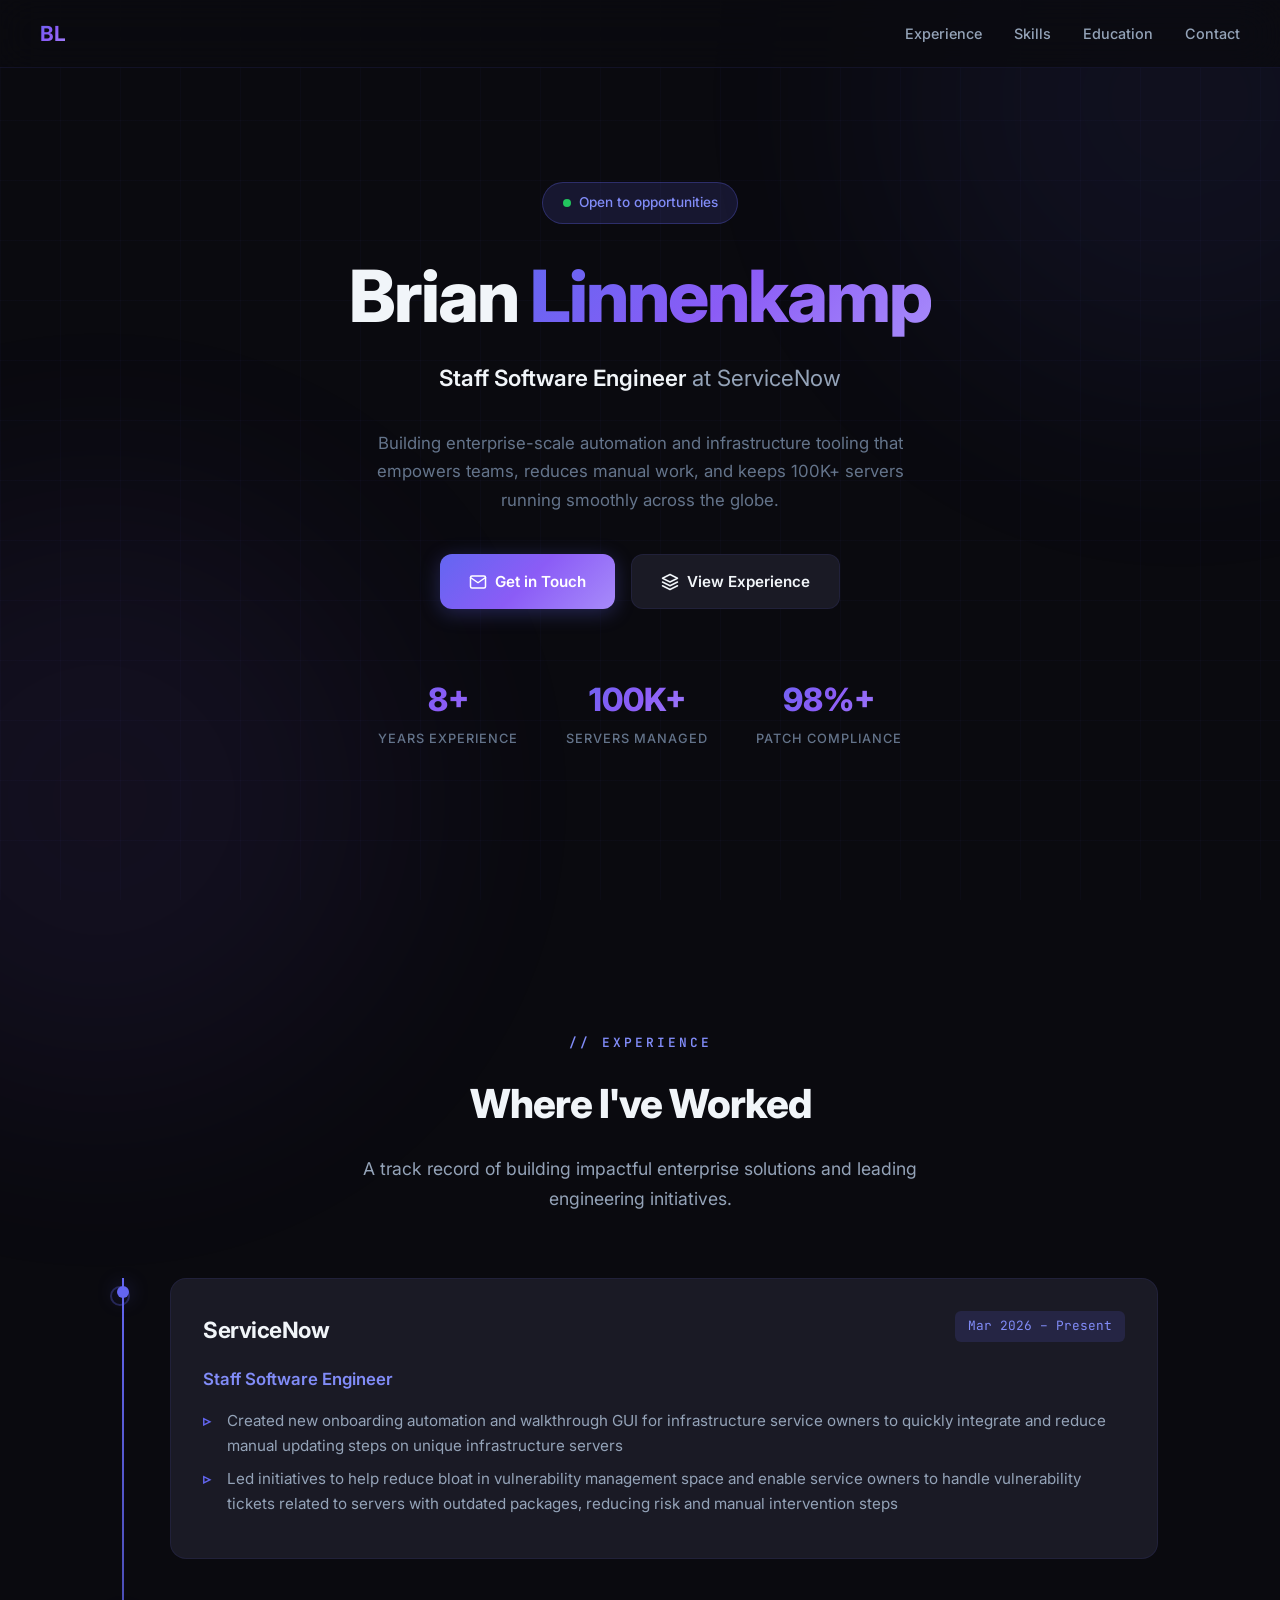
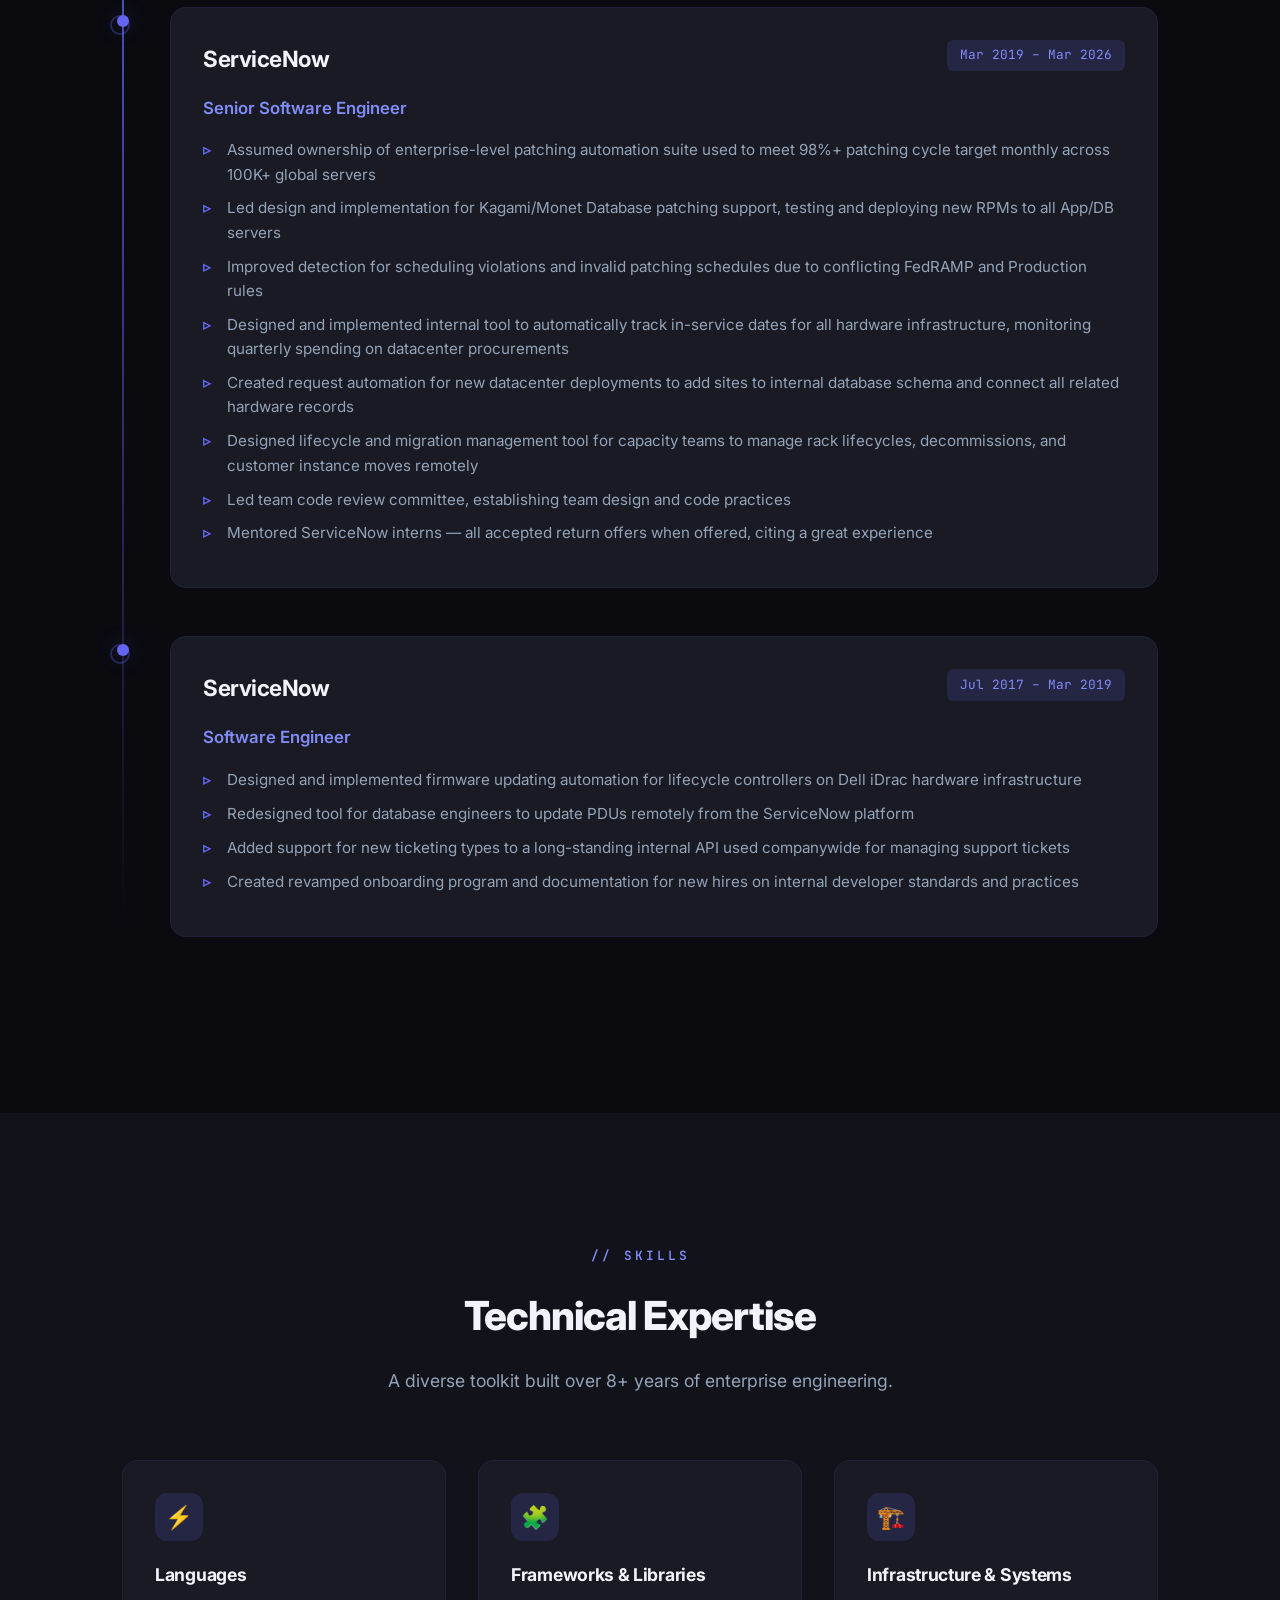
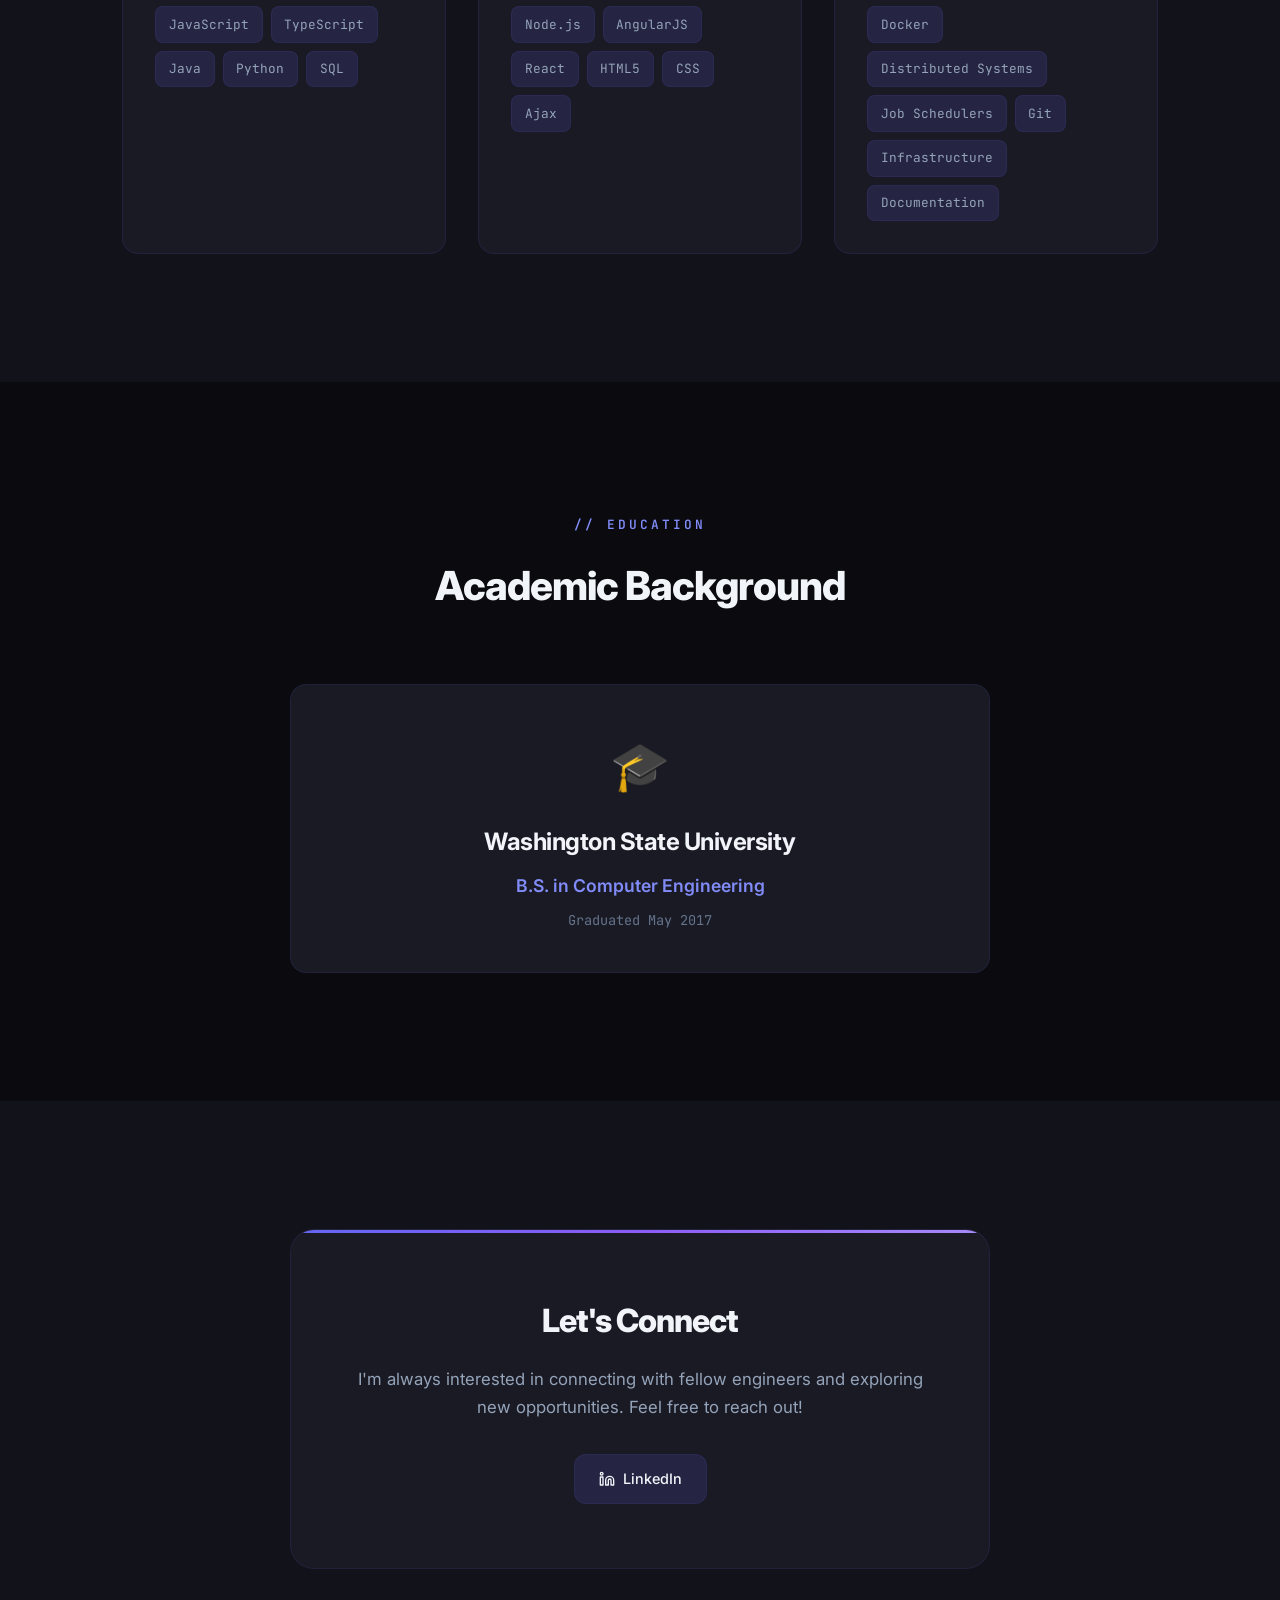
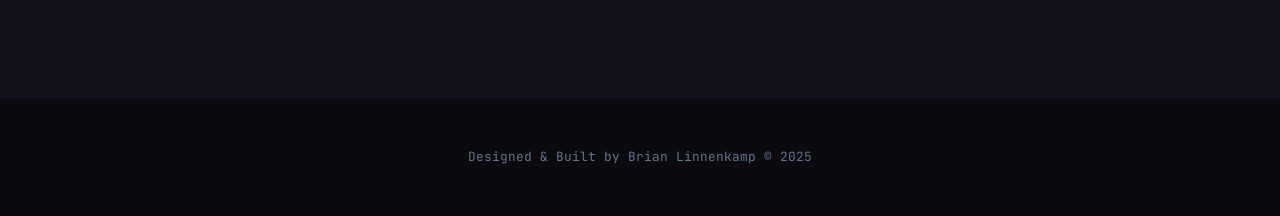
==== commit db1c82f3: "Remove phone number and personal email from contact section" ====
--- a/index.html
+++ b/index.html
@@ -989,17 +989,9 @@
                     I'm always interested in connecting with fellow engineers and exploring new opportunities. Feel free to reach out!
                 </p>
                 <div class="contact-links">
-                    <a href="mailto:linnenkampb@gmail.com" class="contact-link">
-                        <svg width="16" height="16" viewBox="0 0 24 24" fill="none" stroke="currentColor" stroke-width="2" stroke-linecap="round" stroke-linejoin="round"><path d="M4 4h16c1.1 0 2 .9 2 2v12c0 1.1-.9 2-2 2H4c-1.1 0-2-.9-2-2V6c0-1.1.9-2 2-2z"/><polyline points="22,6 12,13 2,6"/></svg>
-                        linnenkampb@gmail.com
-                    </a>
                     <a href="https://linkedin.com/in/brian-linnenkamp" target="_blank" class="contact-link">
                         <svg width="16" height="16" viewBox="0 0 24 24" fill="none" stroke="currentColor" stroke-width="2" stroke-linecap="round" stroke-linejoin="round"><path d="M16 8a6 6 0 0 1 6 6v7h-4v-7a2 2 0 0 0-2-2 2 2 0 0 0-2 2v7h-4v-7a6 6 0 0 1 6-6z"/><rect x="2" y="9" width="4" height="12"/><circle cx="4" cy="4" r="2"/></svg>
                         LinkedIn
-                    </a>
-                    <a href="tel:+12063721268" class="contact-link">
-                        <svg width="16" height="16" viewBox="0 0 24 24" fill="none" stroke="currentColor" stroke-width="2" stroke-linecap="round" stroke-linejoin="round"><path d="M22 16.92v3a2 2 0 0 1-2.18 2 19.79 19.79 0 0 1-8.63-3.07 19.5 19.5 0 0 1-6-6 19.79 19.79 0 0 1-3.07-8.67A2 2 0 0 1 4.11 2h3a2 2 0 0 1 2 1.72 12.84 12.84 0 0 0 .7 2.81 2 2 0 0 1-.45 2.11L8.09 9.91a16 16 0 0 0 6 6l1.27-1.27a2 2 0 0 1 2.11-.45 12.84 12.84 0 0 0 2.81.7A2 2 0 0 1 22 16.92z"/></svg>
-                        206-372-1268
                     </a>
                 </div>
             </div>
